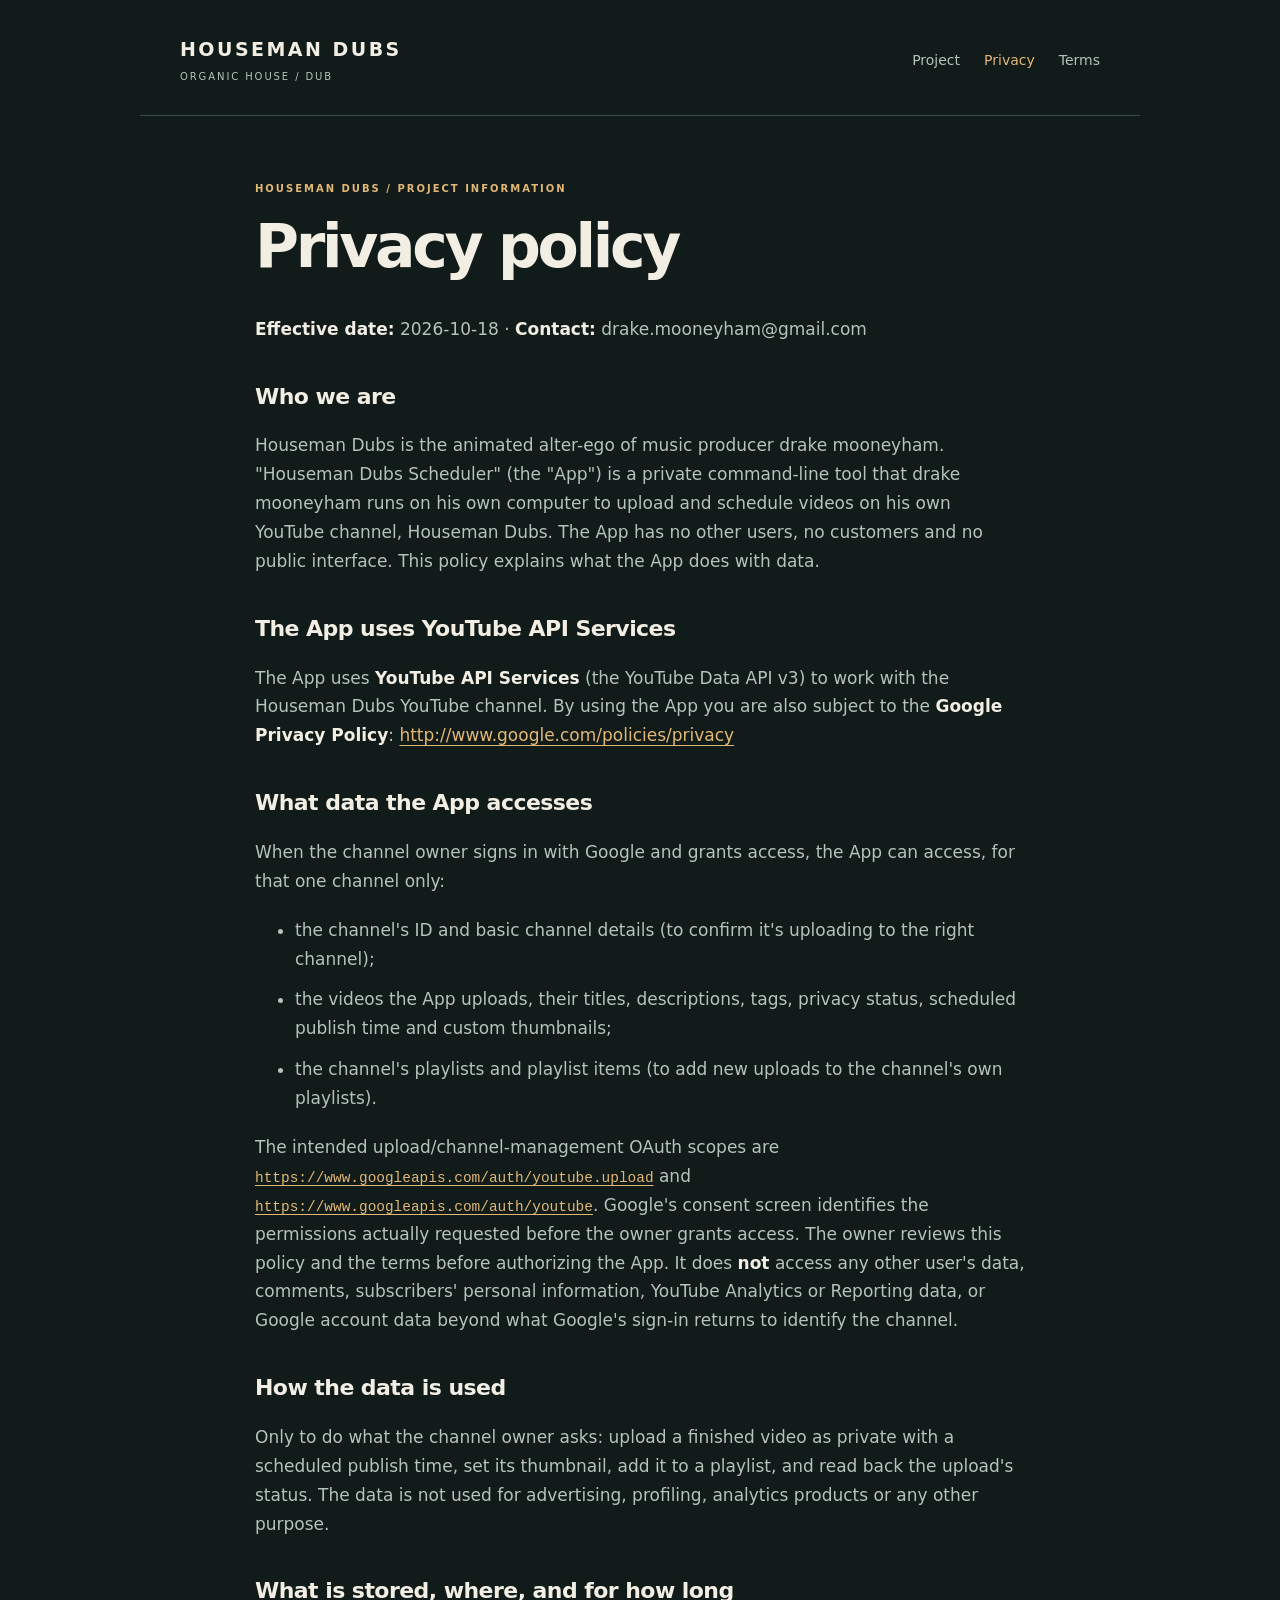
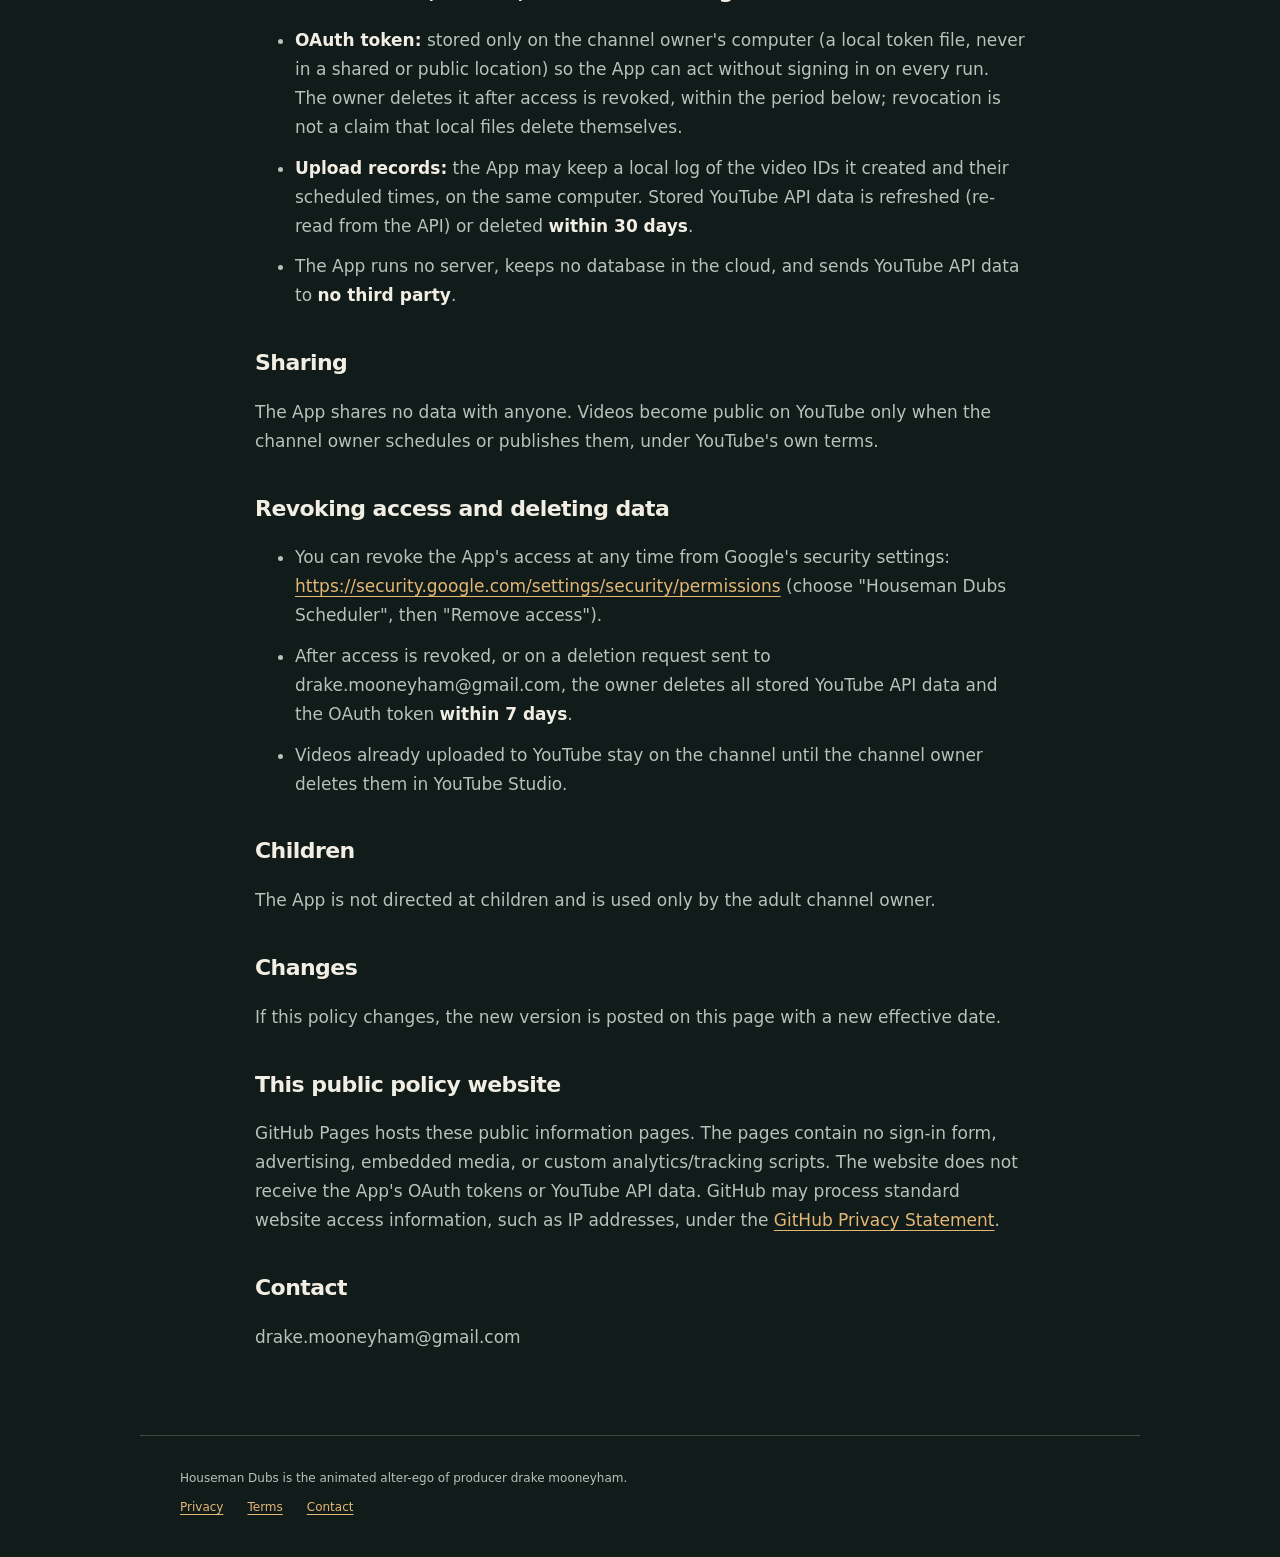
==== privacy.html @ 3ba2c0de "Publish Houseman Dubs project and scheduler policies" ====
<!doctype html>
<html lang="en"><head><meta charset="utf-8"><meta name="viewport" content="width=device-width,initial-scale=1">
<meta name="description" content="Official Houseman Dubs project information and scheduler policies.">
<title>Privacy policy · Houseman Dubs</title><link rel="stylesheet" href="style.css"></head>
<body><a class="skip" href="#main">Skip to content</a><header><a class="brand" href="index.html">HOUSEMAN DUBS<span>ORGANIC HOUSE / DUB</span></a>
<nav aria-label="Main navigation"><a href="index.html">Project</a><a href="privacy.html" aria-current="page">Privacy</a><a href="terms.html">Terms</a></nav></header>
<main id="main"><p class="eyebrow">HOUSEMAN DUBS / PROJECT INFORMATION</p><h1>Privacy policy</h1><p><strong>Effective date:</strong> 2026-10-18 · <strong>Contact:</strong> drake.mooneyham@gmail.com</p>
<h2>Who we are</h2>
<p>Houseman Dubs is the animated alter-ego of music producer drake mooneyham. &quot;Houseman Dubs Scheduler&quot; (the &quot;App&quot;) is a private command-line tool that drake mooneyham runs on his own computer to upload and schedule videos on his own YouTube channel, Houseman Dubs. The App has no other users, no customers and no public interface. This policy explains what the App does with data.</p>
<h2>The App uses YouTube API Services</h2>
<p>The App uses <strong>YouTube API Services</strong> (the YouTube Data API v3) to work with the Houseman Dubs YouTube channel. By using the App you are also subject to the <strong>Google Privacy Policy</strong>: <a href="http://www.google.com/policies/privacy">http://www.google.com/policies/privacy</a></p>
<h2>What data the App accesses</h2>
<p>When the channel owner signs in with Google and grants access, the App can access, for that one channel only:</p>
<ul>
<li>the channel&#x27;s ID and basic channel details (to confirm it&#x27;s uploading to the right channel);</li>
<li>the videos the App uploads, their titles, descriptions, tags, privacy status, scheduled publish time and custom thumbnails;</li>
<li>the channel&#x27;s playlists and playlist items (to add new uploads to the channel&#x27;s own playlists).</li>
</ul>
<p>The intended upload/channel-management OAuth scopes are <code><a href="https://www.googleapis.com/auth/youtube.upload">https://www.googleapis.com/auth/youtube.upload</a></code> and <code><a href="https://www.googleapis.com/auth/youtube">https://www.googleapis.com/auth/youtube</a></code>. Google&#x27;s consent screen identifies the permissions actually requested before the owner grants access. The owner reviews this policy and the terms before authorizing the App. It does <strong>not</strong> access any other user&#x27;s data, comments, subscribers&#x27; personal information, YouTube Analytics or Reporting data, or Google account data beyond what Google&#x27;s sign-in returns to identify the channel.</p>
<h2>How the data is used</h2>
<p>Only to do what the channel owner asks: upload a finished video as private with a scheduled publish time, set its thumbnail, add it to a playlist, and read back the upload&#x27;s status. The data is not used for advertising, profiling, analytics products or any other purpose.</p>
<h2>What is stored, where, and for how long</h2>
<ul>
<li><strong>OAuth token:</strong> stored only on the channel owner&#x27;s computer (a local token file, never in a shared or public location) so the App can act without signing in on every run. The owner deletes it after access is revoked, within the period below; revocation is not a claim that local files delete themselves.</li>
<li><strong>Upload records:</strong> the App may keep a local log of the video IDs it created and their scheduled times, on the same computer. Stored YouTube API data is refreshed (re-read from the API) or deleted <strong>within 30 days</strong>.</li>
<li>The App runs no server, keeps no database in the cloud, and sends YouTube API data to <strong>no third party</strong>.</li>
</ul>
<h2>Sharing</h2>
<p>The App shares no data with anyone. Videos become public on YouTube only when the channel owner schedules or publishes them, under YouTube&#x27;s own terms.</p>
<h2>Revoking access and deleting data</h2>
<ul>
<li>You can revoke the App&#x27;s access at any time from Google&#x27;s security settings: <a href="https://security.google.com/settings/security/permissions">https://security.google.com/settings/security/permissions</a> (choose &quot;Houseman Dubs Scheduler&quot;, then &quot;Remove access&quot;).</li>
<li>After access is revoked, or on a deletion request sent to drake.mooneyham@gmail.com, the owner deletes all stored YouTube API data and the OAuth token <strong>within 7 days</strong>.</li>
<li>Videos already uploaded to YouTube stay on the channel until the channel owner deletes them in YouTube Studio.</li>
</ul>
<h2>Children</h2>
<p>The App is not directed at children and is used only by the adult channel owner.</p>
<h2>Changes</h2>
<p>If this policy changes, the new version is posted on this page with a new effective date.</p>
<h2>This public policy website</h2>
<p>GitHub Pages hosts these public information pages. The pages contain no sign-in form, advertising, embedded media, or custom analytics/tracking scripts. The website does not receive the App&#x27;s OAuth tokens or YouTube API data. GitHub may process standard website access information, such as IP addresses, under the <a href="https://docs.github.com/en/site-policy/privacy-policies/github-general-privacy-statement">GitHub Privacy Statement</a>.</p>
<h2>Contact</h2>
<p>drake.mooneyham@gmail.com</p></main>
<footer><p>Houseman Dubs is the animated alter-ego of producer drake mooneyham.</p>
<p><a href="privacy.html">Privacy</a><a href="terms.html">Terms</a><a href="mailto:drake.mooneyham@gmail.com">Contact</a></p></footer></body></html>
---- style.css ----
:root{color-scheme:dark;--bg:#101b1a;--card:#182624;--text:#f2eee3;--muted:#b5c3ba;--line:#3b4b44;--gold:#e3b775}*{box-sizing:border-box}body{margin:0;background:var(--bg);color:var(--text);font:17px/1.7 system-ui,-apple-system,BlinkMacSystemFont,"Segoe UI",sans-serif}a{color:var(--gold);text-underline-offset:.22em}a:hover{color:#ffe0ac}a:focus-visible{outline:3px solid var(--gold);outline-offset:5px;border-radius:2px}header,main,footer{max-width:1000px;margin:0 auto;padding-left:40px;padding-right:40px}header{display:flex;align-items:center;justify-content:space-between;gap:24px;padding-top:38px;padding-bottom:32px;border-bottom:1px solid var(--line)}.brand{color:var(--text);font-size:19px;font-weight:800;line-height:1.2;letter-spacing:.13em;text-decoration:none}.brand span{display:block;font-size:10px;font-weight:500;color:var(--muted);letter-spacing:.19em;margin-top:10px}nav{display:flex;gap:24px}nav a{font-size:14px;text-decoration:none;color:var(--muted)}nav [aria-current]{color:var(--gold)}main{padding-top:64px;padding-bottom:64px;max-width:850px}h1{font-size:clamp(38px,7vw,60px);line-height:1.1;letter-spacing:-.055em;font-weight:600;margin:16px 0 36px}h2{font-size:22px;font-weight:600;line-height:1.35;letter-spacing:-.025em;margin-top:38px}p,ul{margin:20px 0;color:var(--muted)}strong{font-weight:600;color:var(--text)}li{margin:12px 0}.eyebrow{font-size:10px;letter-spacing:.2em;font-weight:700;color:var(--gold);margin:0}.intro{font-size:clamp(36px,7vw,60px);line-height:1.12;letter-spacing:-.045em;color:var(--gold);margin:0 0 32px}.lede{font-size:20px;max-width:620px}.card{background:var(--card);border:1px solid var(--line);padding:32px;margin:48px 0 40px}.card h2{margin-top:12px}.links{display:grid;gap:12px;margin-top:30px}.links a{display:flex;justify-content:space-between;gap:20px;text-decoration:none;border-top:1px solid var(--line);padding-top:12px}code{font-size:.85em;overflow-wrap:anywhere}main a{overflow-wrap:anywhere}footer{border-top:1px solid var(--line);font-size:12px;padding-top:24px;padding-bottom:32px}footer p{margin:8px 0}footer a{display:inline-block;margin-right:24px}.skip{position:absolute;top:-100px;left:20px;background:var(--bg);padding:12px}.skip:focus{top:10px}@media(max-width:580px){header,main,footer{padding-left:24px;padding-right:24px}header{align-items:flex-start;flex-direction:column;gap:24px;padding-top:28px;padding-bottom:24px}main{padding-top:40px}nav{gap:24px}.card{padding:24px}.lede{font-size:18px}h1{margin-bottom:28px}}
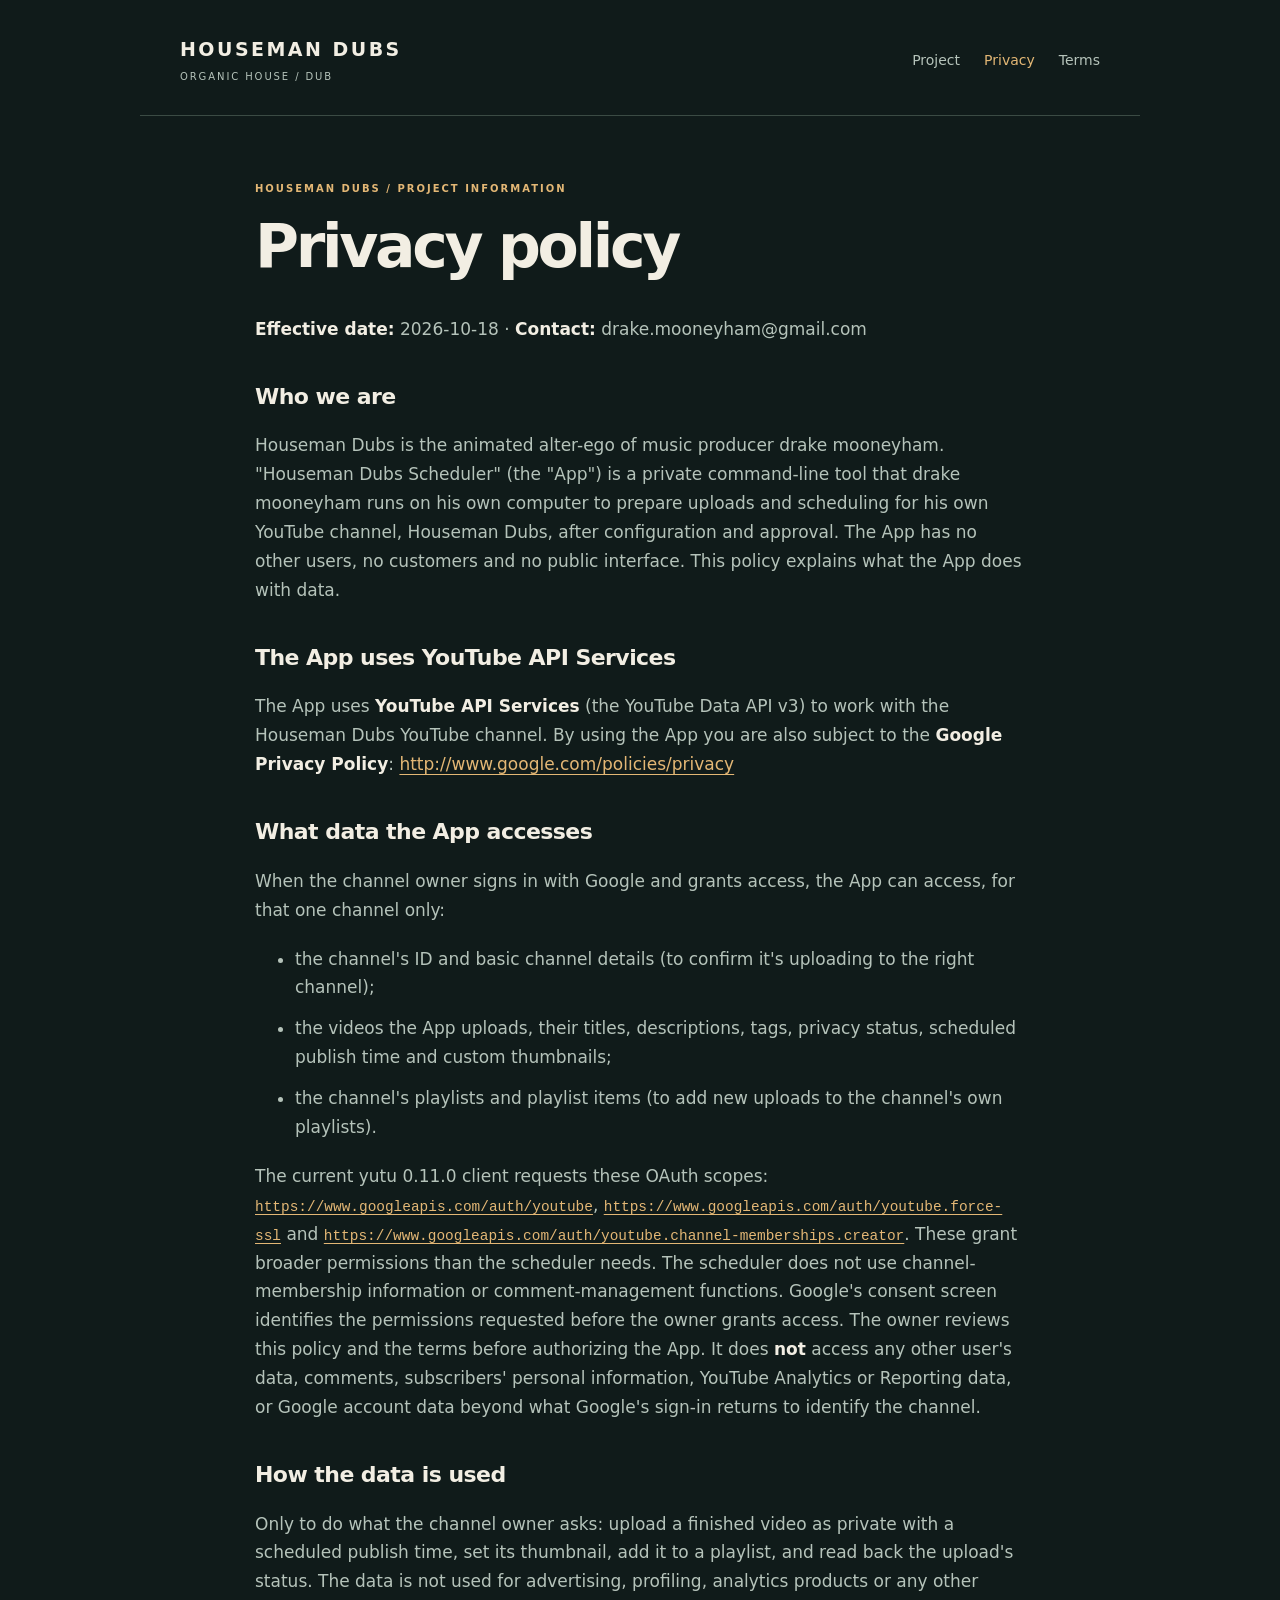
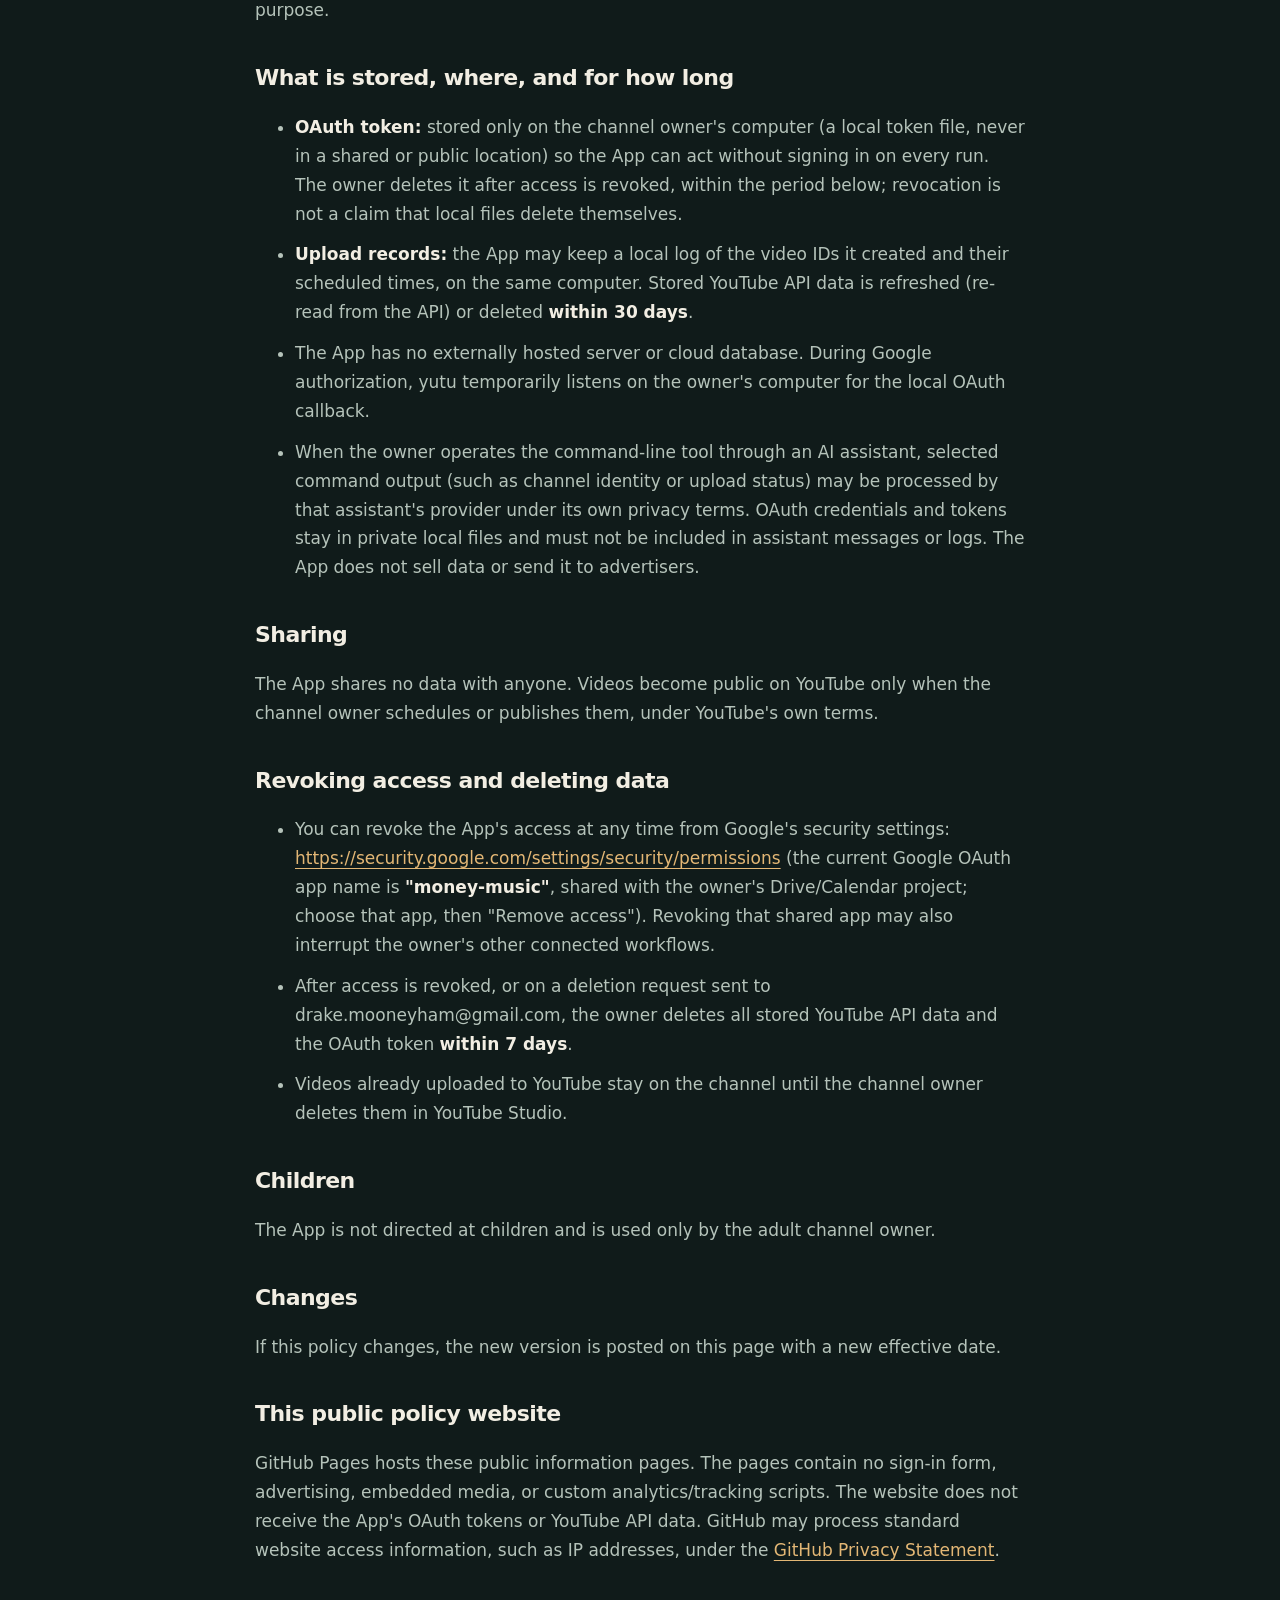
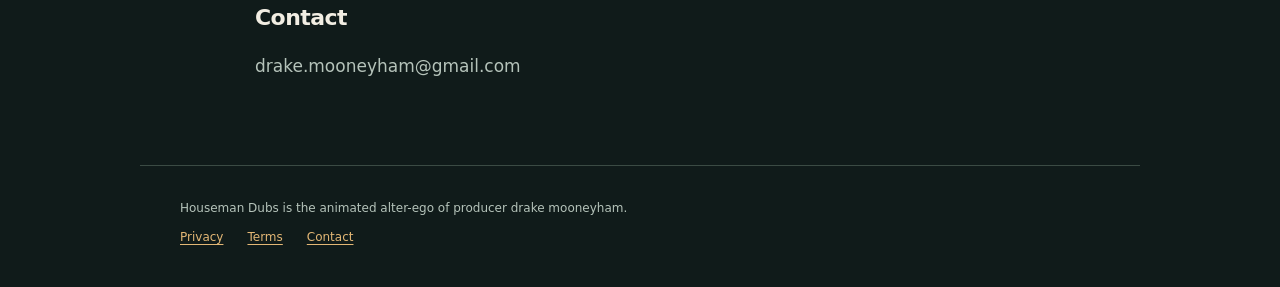
==== commit ae933d0f: "Align policy with verified OAuth app and local workflow" ====
--- a/privacy.html
+++ b/privacy.html
@@ -6,7 +6,7 @@
 <nav aria-label="Main navigation"><a href="index.html">Project</a><a href="privacy.html" aria-current="page">Privacy</a><a href="terms.html">Terms</a></nav></header>
 <main id="main"><p class="eyebrow">HOUSEMAN DUBS / PROJECT INFORMATION</p><h1>Privacy policy</h1><p><strong>Effective date:</strong> 2026-10-18 · <strong>Contact:</strong> drake.mooneyham@gmail.com</p>
 <h2>Who we are</h2>
-<p>Houseman Dubs is the animated alter-ego of music producer drake mooneyham. &quot;Houseman Dubs Scheduler&quot; (the &quot;App&quot;) is a private command-line tool that drake mooneyham runs on his own computer to upload and schedule videos on his own YouTube channel, Houseman Dubs. The App has no other users, no customers and no public interface. This policy explains what the App does with data.</p>
+<p>Houseman Dubs is the animated alter-ego of music producer drake mooneyham. &quot;Houseman Dubs Scheduler&quot; (the &quot;App&quot;) is a private command-line tool that drake mooneyham runs on his own computer to prepare uploads and scheduling for his own YouTube channel, Houseman Dubs, after configuration and approval. The App has no other users, no customers and no public interface. This policy explains what the App does with data.</p>
 <h2>The App uses YouTube API Services</h2>
 <p>The App uses <strong>YouTube API Services</strong> (the YouTube Data API v3) to work with the Houseman Dubs YouTube channel. By using the App you are also subject to the <strong>Google Privacy Policy</strong>: <a href="http://www.google.com/policies/privacy">http://www.google.com/policies/privacy</a></p>
 <h2>What data the App accesses</h2>
@@ -16,20 +16,21 @@
 <li>the videos the App uploads, their titles, descriptions, tags, privacy status, scheduled publish time and custom thumbnails;</li>
 <li>the channel&#x27;s playlists and playlist items (to add new uploads to the channel&#x27;s own playlists).</li>
 </ul>
-<p>The intended upload/channel-management OAuth scopes are <code><a href="https://www.googleapis.com/auth/youtube.upload">https://www.googleapis.com/auth/youtube.upload</a></code> and <code><a href="https://www.googleapis.com/auth/youtube">https://www.googleapis.com/auth/youtube</a></code>. Google&#x27;s consent screen identifies the permissions actually requested before the owner grants access. The owner reviews this policy and the terms before authorizing the App. It does <strong>not</strong> access any other user&#x27;s data, comments, subscribers&#x27; personal information, YouTube Analytics or Reporting data, or Google account data beyond what Google&#x27;s sign-in returns to identify the channel.</p>
+<p>The current yutu 0.11.0 client requests these OAuth scopes: <code><a href="https://www.googleapis.com/auth/youtube">https://www.googleapis.com/auth/youtube</a></code>, <code><a href="https://www.googleapis.com/auth/youtube.force-ssl">https://www.googleapis.com/auth/youtube.force-ssl</a></code> and <code><a href="https://www.googleapis.com/auth/youtube.channel-memberships.creator">https://www.googleapis.com/auth/youtube.channel-memberships.creator</a></code>. These grant broader permissions than the scheduler needs. The scheduler does not use channel-membership information or comment-management functions. Google&#x27;s consent screen identifies the permissions requested before the owner grants access. The owner reviews this policy and the terms before authorizing the App. It does <strong>not</strong> access any other user&#x27;s data, comments, subscribers&#x27; personal information, YouTube Analytics or Reporting data, or Google account data beyond what Google&#x27;s sign-in returns to identify the channel.</p>
 <h2>How the data is used</h2>
 <p>Only to do what the channel owner asks: upload a finished video as private with a scheduled publish time, set its thumbnail, add it to a playlist, and read back the upload&#x27;s status. The data is not used for advertising, profiling, analytics products or any other purpose.</p>
 <h2>What is stored, where, and for how long</h2>
 <ul>
 <li><strong>OAuth token:</strong> stored only on the channel owner&#x27;s computer (a local token file, never in a shared or public location) so the App can act without signing in on every run. The owner deletes it after access is revoked, within the period below; revocation is not a claim that local files delete themselves.</li>
 <li><strong>Upload records:</strong> the App may keep a local log of the video IDs it created and their scheduled times, on the same computer. Stored YouTube API data is refreshed (re-read from the API) or deleted <strong>within 30 days</strong>.</li>
-<li>The App runs no server, keeps no database in the cloud, and sends YouTube API data to <strong>no third party</strong>.</li>
+<li>The App has no externally hosted server or cloud database. During Google authorization, yutu temporarily listens on the owner&#x27;s computer for the local OAuth callback.</li>
+<li>When the owner operates the command-line tool through an AI assistant, selected command output (such as channel identity or upload status) may be processed by that assistant&#x27;s provider under its own privacy terms. OAuth credentials and tokens stay in private local files and must not be included in assistant messages or logs. The App does not sell data or send it to advertisers.</li>
 </ul>
 <h2>Sharing</h2>
 <p>The App shares no data with anyone. Videos become public on YouTube only when the channel owner schedules or publishes them, under YouTube&#x27;s own terms.</p>
 <h2>Revoking access and deleting data</h2>
 <ul>
-<li>You can revoke the App&#x27;s access at any time from Google&#x27;s security settings: <a href="https://security.google.com/settings/security/permissions">https://security.google.com/settings/security/permissions</a> (choose &quot;Houseman Dubs Scheduler&quot;, then &quot;Remove access&quot;).</li>
+<li>You can revoke the App&#x27;s access at any time from Google&#x27;s security settings: <a href="https://security.google.com/settings/security/permissions">https://security.google.com/settings/security/permissions</a> (the current Google OAuth app name is <strong>&quot;money-music&quot;</strong>, shared with the owner&#x27;s Drive/Calendar project; choose that app, then &quot;Remove access&quot;). Revoking that shared app may also interrupt the owner&#x27;s other connected workflows.</li>
 <li>After access is revoked, or on a deletion request sent to drake.mooneyham@gmail.com, the owner deletes all stored YouTube API data and the OAuth token <strong>within 7 days</strong>.</li>
 <li>Videos already uploaded to YouTube stay on the channel until the channel owner deletes them in YouTube Studio.</li>
 </ul>
